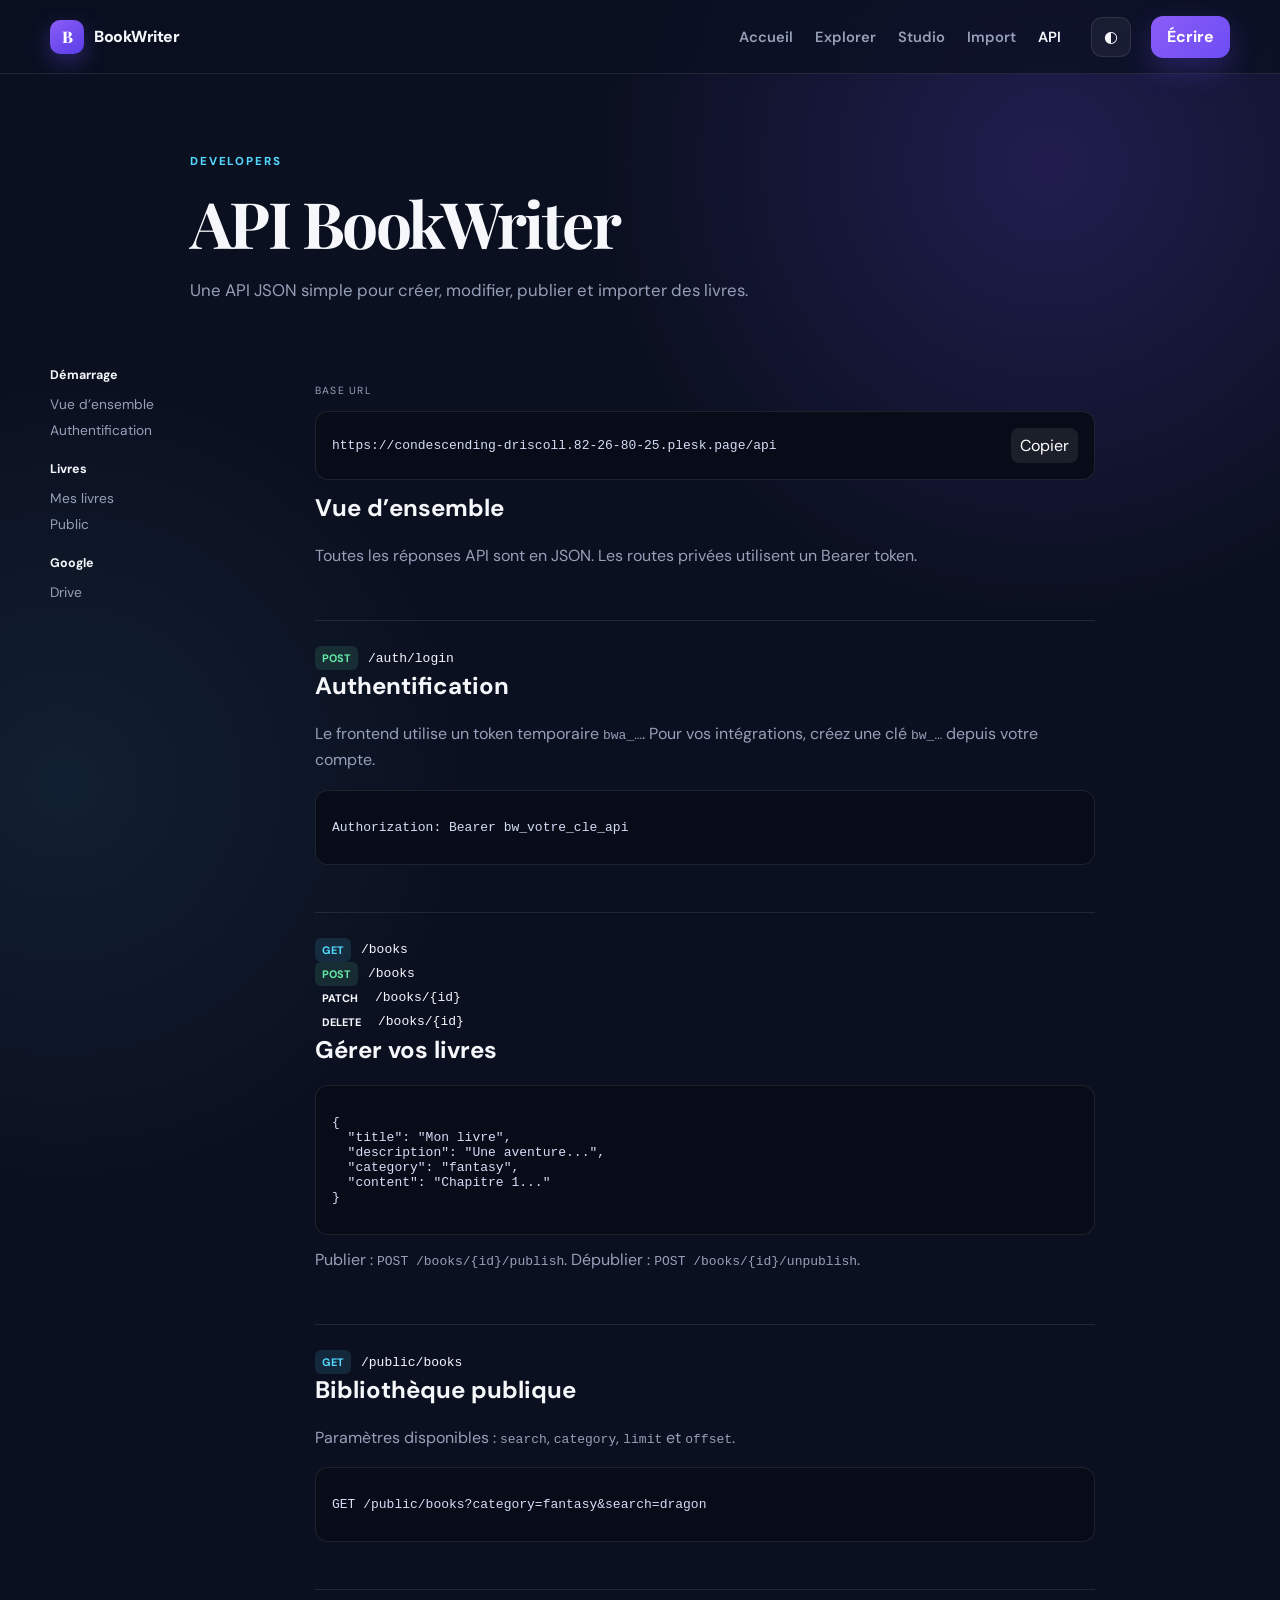
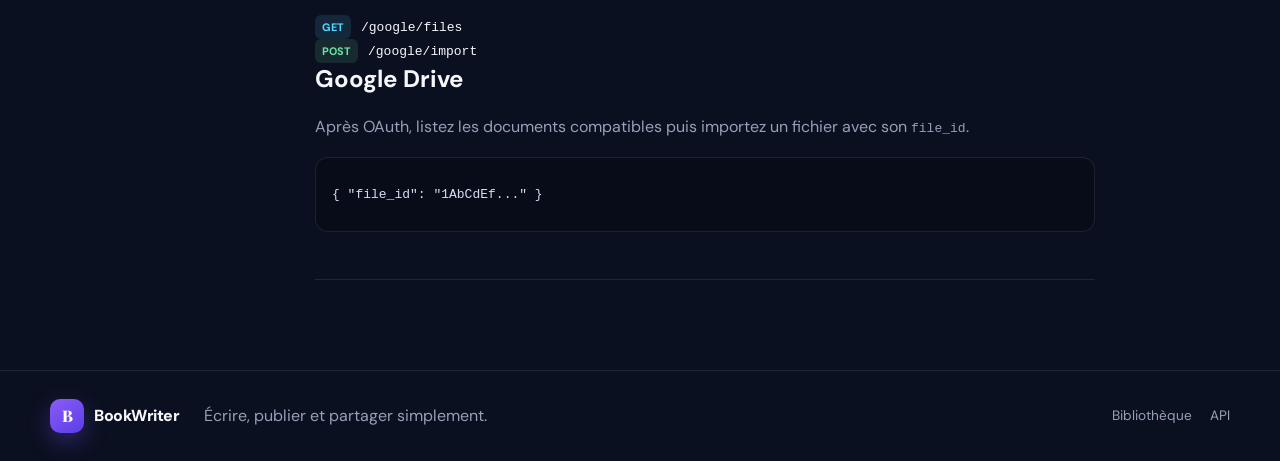
==== developers.html @ 9173126e "Add developer API documentation page" ====
<!doctype html>
<html lang="fr"><head><meta charset="utf-8"><meta name="viewport" content="width=device-width,initial-scale=1"><meta name="theme-color" content="#090b12"><meta name="description" content="Documentation de l’API BookWriter."><title>API développeur — BookWriter</title><link rel="stylesheet" href="assets/style.css"></head>
<body data-page="developers"><header class="topbar"><a class="brand" href="index.html"><span class="brand-mark">B</span><span>BookWriter</span></a><nav class="nav" id="main-nav"><a href="index.html">Accueil</a><a href="explore.html">Explorer</a><a href="studio.html">Studio</a><a href="import.html">Import</a><a href="developers.html" class="active">API</a></nav><div class="top-actions"><button class="icon-button" id="theme-toggle">◐</button><span class="auth-state"></span><a class="button button-primary" href="studio.html">Écrire</a><button class="mobile-menu" id="mobile-menu">☰</button></div></header>
<main><section class="page-hero shell compact"><span class="section-kicker">DEVELOPERS</span><h1>API BookWriter</h1><p>Une API JSON simple pour créer, modifier, publier et importer des livres.</p></section><section class="shell api-layout"><aside class="api-sidebar"><b>Démarrage</b><a href="#overview">Vue d’ensemble</a><a href="#auth">Authentification</a><b>Livres</b><a href="#books">Mes livres</a><a href="#public">Public</a><b>Google</b><a href="#drive">Drive</a></aside><article class="api-docs">
<section id="overview"><span class="doc-label">BASE URL</span><div class="code-box single"><code>https://condescending-driscoll.82-26-80-25.plesk.page/api</code><button data-copy="https://condescending-driscoll.82-26-80-25.plesk.page/api">Copier</button></div><h2>Vue d’ensemble</h2><p>Toutes les réponses API sont en JSON. Les routes privées utilisent un Bearer token.</p></section>
<section id="auth"><div class="endpoint"><span class="method post">POST</span><code>/auth/login</code></div><h2>Authentification</h2><p>Le frontend utilise un token temporaire <code>bwa_…</code>. Pour vos intégrations, créez une clé <code>bw_…</code> depuis votre compte.</p><div class="code-box"><pre><code>Authorization: Bearer bw_votre_cle_api</code></pre></div></section>
<section id="books"><div class="endpoint"><span class="method get">GET</span><code>/books</code></div><div class="endpoint"><span class="method post">POST</span><code>/books</code></div><div class="endpoint"><span class="method patch">PATCH</span><code>/books/{id}</code></div><div class="endpoint"><span class="method delete">DELETE</span><code>/books/{id}</code></div><h2>Gérer vos livres</h2><div class="code-box"><pre><code>{
  "title": "Mon livre",
  "description": "Une aventure...",
  "category": "fantasy",
  "content": "Chapitre 1..."
}</code></pre></div><p>Publier : <code>POST /books/{id}/publish</code>. Dépublier : <code>POST /books/{id}/unpublish</code>.</p></section>
<section id="public"><div class="endpoint"><span class="method get">GET</span><code>/public/books</code></div><h2>Bibliothèque publique</h2><p>Paramètres disponibles : <code>search</code>, <code>category</code>, <code>limit</code> et <code>offset</code>.</p><div class="code-box"><pre><code>GET /public/books?category=fantasy&amp;search=dragon</code></pre></div></section>
<section id="drive"><div class="endpoint"><span class="method get">GET</span><code>/google/files</code></div><div class="endpoint"><span class="method post">POST</span><code>/google/import</code></div><h2>Google Drive</h2><p>Après OAuth, listez les documents compatibles puis importez un fichier avec son <code>file_id</code>.</p><div class="code-box"><pre><code>{ "file_id": "1AbCdEf..." }</code></pre></div></section>
</article></section></main><footer class="footer"><div class="shell footer-inner"><a class="brand" href="index.html"><span class="brand-mark">B</span><span>BookWriter</span></a><p>Écrire, publier et partager simplement.</p><div><a href="explore.html">Bibliothèque</a><a href="developers.html">API</a></div></div></footer><div id="toast-stack" class="toast-stack"></div><script src="assets/config.js"></script><script src="assets/app.js"></script></body></html>
---- assets/style.css ----
@import url('https://fonts.googleapis.com/css2?family=DM+Sans:wght@400;500;600;700&family=Playfair+Display:ital,wght@0,600;0,700;1,600&display=swap');

:root{--bg:#0b1020;--bg-2:#11182d;--panel:#151d34;--panel-2:#1a2440;--text:#f6f7fb;--muted:#96a0b8;--line:rgba(255,255,255,.09);--violet:#8b5cf6;--violet-2:#6d4df5;--cyan:#54d7ff;--green:#64e6a6;--danger:#ff6b7a;--shadow:0 30px 80px rgba(0,0,0,.35);--radius:24px;--shell:1180px}
*{box-sizing:border-box}html{scroll-behavior:smooth}body{margin:0;background:radial-gradient(circle at 82% 8%,rgba(109,77,245,.22),transparent 28rem),radial-gradient(circle at 5% 38%,rgba(84,215,255,.08),transparent 25rem),var(--bg);color:var(--text);font-family:'DM Sans',system-ui,sans-serif;min-height:100vh}body.light{--bg:#f5f3fb;--bg-2:#ece9f6;--panel:#fff;--panel-2:#f9f7ff;--text:#171627;--muted:#6f6b82;--line:rgba(25,20,45,.10);--shadow:0 30px 80px rgba(66,45,115,.13)}a{color:inherit;text-decoration:none}button,input,textarea,select{font:inherit}.hidden{display:none!important}.shell{width:min(var(--shell),calc(100% - 36px));margin-inline:auto}.noise{position:fixed;inset:0;pointer-events:none;opacity:.025;z-index:999;background-image:url("data:image/svg+xml,%3Csvg viewBox='0 0 180 180' xmlns='http://www.w3.org/2000/svg'%3E%3Cfilter id='n'%3E%3CfeTurbulence type='fractalNoise' baseFrequency='.9' numOctaves='4' stitchTiles='stitch'/%3E%3C/filter%3E%3Crect width='100%25' height='100%25' filter='url(%23n)' opacity='.7'/%3E%3C/svg%3E")}.topbar{height:74px;position:sticky;top:0;z-index:50;display:flex;align-items:center;gap:30px;padding:0 max(18px,calc((100vw - var(--shell))/2));background:rgba(11,16,32,.72);border-bottom:1px solid var(--line);backdrop-filter:blur(18px)}body.light .topbar{background:rgba(245,243,251,.84)}.brand{display:inline-flex;align-items:center;gap:10px;font-weight:800;letter-spacing:-.03em}.brand-mark{width:34px;height:34px;border-radius:10px;display:grid;place-items:center;background:linear-gradient(145deg,var(--violet),#5a3ee8);box-shadow:0 8px 22px rgba(109,77,245,.35);font-family:'Playfair Display',serif;color:#fff}.nav{display:flex;align-items:center;gap:22px;margin-left:auto}.nav a{font-size:.92rem;color:var(--muted);font-weight:600;transition:.2s}.nav a:hover,.nav a.active{color:var(--text)}.top-actions{display:flex;align-items:center;gap:10px}.button,.icon-button,.mobile-menu,.square-button{border:0;cursor:pointer;color:inherit}.button{min-height:42px;padding:0 16px;border-radius:12px;font-weight:700;display:inline-flex;align-items:center;justify-content:center;gap:8px;transition:.18s}.button:hover{transform:translateY(-1px)}.button-primary{background:linear-gradient(135deg,var(--violet),var(--violet-2));color:#fff;box-shadow:0 12px 28px rgba(109,77,245,.28)}.button-ghost{background:transparent;border:1px solid var(--line)}.button-soft{background:rgba(139,92,246,.12);border:1px solid rgba(139,92,246,.24)}.button-light{background:#fff;color:#151328}.button-large{min-height:50px;padding:0 22px;border-radius:14px}.button.small{min-height:36px;padding:0 12px;font-size:.84rem}.button.full{width:100%}.icon-button,.mobile-menu,.square-button{width:40px;height:40px;border-radius:11px;background:rgba(255,255,255,.05);border:1px solid var(--line)}.mobile-menu{display:none}.page{display:none;min-height:calc(100vh - 74px)}.page.active{display:block}.hero{display:grid;grid-template-columns:1.02fr .98fr;gap:65px;align-items:center;min-height:700px;padding:70px 0 45px}.eyebrow,.section-kicker{font-size:.72rem;font-weight:800;letter-spacing:.16em;color:var(--cyan)}.eyebrow{display:flex;align-items:center;gap:9px}.eyebrow span{width:24px;height:2px;background:var(--cyan)}h1,h2,h3,p{margin-top:0}.hero h1,.page-hero h1,.section-heading h2,.cta h2,.editor-empty h2,.reader-content h1,.auth-modal h2{font-family:'Playfair Display',serif;letter-spacing:-.04em}.hero h1{font-size:clamp(4rem,7.3vw,7.3rem);line-height:.88;margin:14px 0 25px}.hero h1 em{font-weight:600;color:#a88cff}.hero-subtitle{font-size:1.12rem;line-height:1.75;color:var(--muted);max-width:620px}.hero-buttons{display:flex;gap:12px;margin:28px 0}.trust-row{display:flex;gap:28px;padding-top:20px;border-top:1px solid var(--line);max-width:580px}.trust-row div{display:grid}.trust-row strong{font-size:1.2rem}.trust-row span{font-size:.78rem;color:var(--muted)}.hero-visual{position:relative;min-height:520px;display:grid;place-items:center}.editor-preview{width:min(570px,100%);background:linear-gradient(180deg,#171f37,#10172a);border:1px solid var(--line);border-radius:22px;box-shadow:var(--shadow);overflow:hidden;transform:perspective(900px) rotateY(-5deg) rotateX(2deg)}body.light .editor-preview{background:linear-gradient(180deg,#fff,#f2effa)}.preview-top{height:48px;border-bottom:1px solid var(--line);display:flex;align-items:center;padding:0 16px;gap:14px;color:var(--muted);font-size:.76rem}.preview-dots{display:flex;gap:5px;margin-right:auto}.preview-dots i{width:8px;height:8px;background:#3a4258;border-radius:50%}.saved{color:var(--green)}.preview-body{display:grid;grid-template-columns:145px 1fr;min-height:350px}.preview-body aside{padding:24px 16px;border-right:1px solid var(--line);display:flex;flex-direction:column;gap:13px;font-size:.76rem;color:var(--muted)}.preview-body aside b{color:var(--text);margin-bottom:8px}.preview-body aside .selected{color:var(--text);background:rgba(139,92,246,.14);padding:8px;border-radius:8px}.preview-body article{padding:42px 34px}.preview-body article h3{font-family:'Playfair Display',serif;font-size:1.8rem;margin:8px 0 20px}.preview-body article p{color:var(--muted);font-family:Georgia,serif;line-height:1.8;font-size:.88rem}.chapter-label{font-size:.6rem;color:var(--violet);letter-spacing:.16em;font-weight:800}.fake-caret{height:18px;width:1px;background:var(--violet);animation:blink 1s infinite}@keyframes blink{50%{opacity:0}}.floating-card{position:absolute;background:rgba(23,31,55,.9);border:1px solid var(--line);box-shadow:var(--shadow);border-radius:14px;padding:11px 14px;display:flex;align-items:center;gap:9px;font-size:.74rem;backdrop-filter:blur(10px)}body.light .floating-card{background:rgba(255,255,255,.9)}.card-one{left:-8px;top:55px}.card-two{right:-4px;bottom:65px}.mini-dot{width:9px;height:9px;border-radius:50%}.mini-dot.violet{background:var(--violet)}.round-icon{width:28px;height:28px;border-radius:50%;background:rgba(100,230,166,.12);color:var(--green);display:grid;place-items:center}.card-two div{display:grid}.card-two small{color:var(--muted)}.feature-strip{display:flex;align-items:center;justify-content:center;gap:22px;color:var(--muted);font-size:.82rem;border-block:1px solid var(--line);padding:17px 0}.feature-strip i{width:4px;height:4px;border-radius:50%;background:var(--violet)}.section{padding:90px 0}.section.no-top{padding-top:25px}.section-heading{margin-bottom:35px}.section-heading h2{font-size:clamp(2.4rem,4vw,4.5rem);line-height:1.02;margin:10px 0}.split-heading{display:flex;justify-content:space-between;align-items:end}.centered{text-align:center}.centered p{color:var(--muted);max-width:600px;margin:14px auto}.text-link{color:#b9a7ff;font-weight:700}.book-grid{display:grid;grid-template-columns:repeat(3,1fr);gap:18px}.book-grid.large{grid-template-columns:repeat(4,1fr)}.book-card{min-height:320px;position:relative;border:1px solid var(--line);border-radius:20px;overflow:hidden;background:var(--panel);cursor:pointer;transition:.2s;display:flex;flex-direction:column}.book-card:hover{transform:translateY(-4px);border-color:rgba(139,92,246,.4)}.book-cover-art{height:185px;background:linear-gradient(145deg,#251e48,#6d4df5);display:flex;align-items:end;padding:18px;position:relative;background-size:cover;background-position:center}.book-cover-art::after{content:'';position:absolute;inset:0;background:linear-gradient(transparent,rgba(0,0,0,.4))}.book-cover-art span{position:relative;z-index:2;font-family:'Playfair Display',serif;font-size:2rem}.book-info{padding:17px;display:grid;gap:7px}.book-info h3{margin:0;font-family:'Playfair Display',serif;font-size:1.2rem}.book-info p{margin:0;color:var(--muted);font-size:.82rem;line-height:1.45}.book-meta{display:flex;justify-content:space-between;color:var(--muted);font-size:.72rem}.steps{display:grid;grid-template-columns:repeat(3,1fr);gap:20px}.steps article{border:1px solid var(--line);border-radius:20px;padding:28px;background:linear-gradient(180deg,rgba(255,255,255,.03),transparent)}.steps article>span{font-size:.7rem;color:var(--muted)}.step-icon{font-size:2rem;margin:28px 0}.steps h3{font-size:1.3rem}.steps p{color:var(--muted);line-height:1.6}.cta{margin-bottom:90px;border-radius:28px;padding:58px;background:linear-gradient(135deg,#6541e7,#3b2c91);display:flex;align-items:end;justify-content:space-between;gap:25px}.cta h2{font-size:clamp(2.5rem,5vw,5rem);line-height:.98;margin:10px 0 0}.page-hero{padding:75px 0 35px}.page-hero.compact{max-width:900px}.page-hero h1{font-size:clamp(3rem,5vw,5rem);margin:10px 0 14px}.page-hero p{color:var(--muted);font-size:1.05rem}.explore-toolbar{display:flex;justify-content:space-between;gap:20px;align-items:center}.search-box{height:46px;min-width:320px;display:flex;align-items:center;gap:9px;background:var(--panel);border:1px solid var(--line);border-radius:13px;padding:0 14px}.search-box input{border:0;outline:0;background:transparent;color:var(--text);width:100%}.filter-chips{display:flex;gap:8px;flex-wrap:wrap}.filter-chips button{border:1px solid var(--line);background:transparent;color:var(--muted);border-radius:999px;padding:9px 13px;cursor:pointer}.filter-chips button.active{background:rgba(139,92,246,.16);color:#c9b9ff;border-color:rgba(139,92,246,.35)}.empty-state{text-align:center;border:1px dashed var(--line);border-radius:20px;padding:55px;color:var(--muted)}.empty-state div{font-size:2rem}.studio-layout{display:grid;grid-template-columns:330px 1fr;min-height:calc(100vh - 74px)}.studio-sidebar{padding:26px;border-right:1px solid var(--line);background:rgba(10,15,28,.58)}body.light .studio-sidebar{background:rgba(240,237,247,.7)}.studio-sidebar-head{display:flex;justify-content:space-between;align-items:center}.studio-sidebar-head h2{margin:7px 0;font-size:1.45rem}.studio-stats{display:grid;grid-template-columns:1fr 1fr;gap:9px;margin:20px 0}.studio-stats div{padding:13px;border:1px solid var(--line);border-radius:12px;background:var(--panel);display:grid}.studio-stats strong{font-size:1.3rem}.studio-stats span{font-size:.72rem;color:var(--muted)}.book-list{display:grid;gap:8px;max-height:52vh;overflow:auto}.studio-book-item{border:1px solid var(--line);border-radius:12px;padding:12px;cursor:pointer;background:transparent}.studio-book-item.active{background:rgba(139,92,246,.12);border-color:rgba(139,92,246,.32)}.studio-book-item strong{display:block;font-size:.9rem}.studio-book-item span{font-size:.72rem;color:var(--muted)}.studio-import-mini{margin-top:22px;padding:13px;border:1px solid var(--line);border-radius:13px;display:grid;grid-template-columns:auto 1fr;gap:8px}.studio-import-mini div{display:grid}.studio-import-mini small{color:var(--muted)}.studio-import-mini a{grid-column:2;color:#b9a7ff;font-size:.8rem;font-weight:700}.studio-editor{min-width:0}.editor-empty{min-height:calc(100vh - 74px);display:grid;place-items:center;align-content:center;text-align:center;padding:40px}.editor-empty p{color:var(--muted);max-width:470px}.empty-orbit{width:70px;height:70px;border-radius:50%;border:1px solid rgba(139,92,246,.35);display:grid;place-items:center;margin-bottom:20px;box-shadow:0 0 40px rgba(139,92,246,.16)}.editor-toolbar{height:62px;display:flex;justify-content:space-between;align-items:center;padding:0 24px;border-bottom:1px solid var(--line)}.editor-actions{display:flex;align-items:center;gap:8px}.status-pill{font-size:.75rem;border:1px solid var(--line);border-radius:999px;padding:7px 10px;display:flex;align-items:center;gap:7px}.status-pill span{width:7px;height:7px;background:#f2bb57;border-radius:50%}.status-pill.published span{background:var(--green)}.save-indicator{font-size:.72rem;color:var(--muted);margin-right:8px}.editor-sheet{width:min(850px,calc(100% - 44px));margin:42px auto;padding:45px;background:var(--panel);border:1px solid var(--line);border-radius:20px;box-shadow:var(--shadow)}.title-input,.description-input,.content-editor{width:100%;border:0;outline:0;background:transparent;color:var(--text)}.title-input{font-family:'Playfair Display',serif;font-size:3rem;font-weight:700;letter-spacing:-.04em}.description-input{font-size:1rem;color:var(--muted);resize:none;margin:13px 0}.editor-meta{display:flex;align-items:center;gap:15px;padding:12px 0;border-block:1px solid var(--line);font-size:.75rem;color:var(--muted)}.editor-meta select{background:var(--panel-2);border:1px solid var(--line);color:var(--text);border-radius:8px;padding:6px 8px}.content-editor{min-height:55vh;resize:vertical;margin-top:24px;font-family:Georgia,serif;font-size:1.08rem;line-height:1.9}.integration-grid{display:grid;grid-template-columns:1.2fr .8fr;gap:20px;padding-bottom:25px}.integration-card{border:1px solid var(--line);border-radius:22px;padding:27px;background:var(--panel);display:grid;gap:18px}.featured-integration{grid-template-columns:auto 1fr auto;align-items:center}.integration-icon{width:64px;height:64px;border-radius:17px;background:var(--panel-2);display:grid;place-items:center;font-weight:800}.integration-copy p{color:var(--muted);line-height:1.6}.integration-copy ul{display:flex;gap:8px;flex-wrap:wrap;padding:0;list-style:none}.integration-copy li{font-size:.72rem;border:1px solid var(--line);border-radius:999px;padding:6px 9px;color:var(--muted)}.status-badge{font-size:.65rem;font-weight:800;border-radius:999px;padding:5px 8px}.status-badge.soon{background:rgba(242,187,87,.12);color:#f2bb57}.status-badge.ready{background:rgba(100,230,166,.12);color:var(--green)}.info-banner{display:flex;gap:14px;padding:17px 20px;border:1px solid rgba(84,215,255,.2);background:rgba(84,215,255,.06);border-radius:14px;color:var(--muted)}.info-banner>span{color:var(--cyan);font-weight:800}.info-banner p{margin:3px 0}.api-layout{display:grid;grid-template-columns:220px 1fr;gap:45px;padding-bottom:90px}.api-sidebar{position:sticky;top:95px;height:max-content;display:flex;flex-direction:column;gap:8px}.api-sidebar b{margin:14px 0 4px;font-size:.78rem}.api-sidebar a{color:var(--muted);font-size:.86rem}.api-docs{max-width:780px}.api-docs section{padding:25px 0 35px;border-bottom:1px solid var(--line)}.api-docs p{color:var(--muted);line-height:1.65}.doc-label{font-size:.65rem;color:var(--muted);letter-spacing:.12em}.code-box{border:1px solid var(--line);border-radius:13px;background:#080c18;padding:16px;margin:12px 0;color:#d5dcf6;overflow:auto}.code-box.single{display:flex;justify-content:space-between;align-items:center}.code-box button{border:0;background:rgba(255,255,255,.08);color:#fff;border-radius:8px;padding:7px 9px;cursor:pointer}.endpoint{display:flex;gap:10px;align-items:center}.method{font-size:.68rem;font-weight:800;padding:5px 7px;border-radius:6px}.method.get{background:rgba(84,215,255,.12);color:var(--cyan)}.method.post{background:rgba(100,230,166,.12);color:var(--green)}.footer{border-top:1px solid var(--line);padding:28px 0}.footer-inner{display:flex;align-items:center;gap:25px}.footer-inner p{margin:0;color:var(--muted);flex:1}.footer-inner>div{display:flex;gap:18px;color:var(--muted);font-size:.85rem}.modal-backdrop{position:fixed;inset:0;background:rgba(3,6,13,.82);z-index:80;display:grid;place-items:center;padding:20px;backdrop-filter:blur(8px)}.auth-modal,.reader-modal{position:relative;background:var(--panel);border:1px solid var(--line);border-radius:22px;box-shadow:var(--shadow)}.auth-modal{width:min(430px,100%);padding:34px;text-align:center}.auth-logo{margin:0 auto 18px}.auth-modal p,.auth-modal small{color:var(--muted)}.auth-modal small{display:block;margin-top:12px}.modal-close{position:absolute;right:12px;top:12px;width:34px;height:34px;border-radius:50%;border:1px solid var(--line);background:var(--panel-2);color:var(--text);cursor:pointer;z-index:2}.reader-modal{width:min(980px,100%);max-height:90vh;overflow:auto;display:grid;grid-template-columns:320px 1fr}.reader-cover{min-height:500px;background:linear-gradient(145deg,#241b55,#6d4df5);background-size:cover;background-position:center}.reader-content{padding:50px}.reader-content h1{font-size:3rem;margin:10px 0}.reader-by,.reader-description{color:var(--muted)}.reader-text{font-family:Georgia,serif;font-size:1.06rem;line-height:1.9;white-space:pre-wrap}.toast-stack{position:fixed;right:18px;bottom:18px;z-index:120;display:grid;gap:10px}.toast{max-width:360px;padding:13px 15px;border:1px solid var(--line);border-radius:12px;background:var(--panel);box-shadow:var(--shadow);font-size:.84rem}.toast.error{border-color:rgba(255,107,122,.35)}.toast.success{border-color:rgba(100,230,166,.35)}.sr-only{position:absolute!important;width:1px;height:1px;padding:0;margin:-1px;overflow:hidden;clip:rect(0,0,0,0);white-space:nowrap;border:0}
@media(max-width:1050px){.hero{grid-template-columns:1fr;min-height:auto}.hero-visual{min-height:440px}.book-grid.large{grid-template-columns:repeat(3,1fr)}.featured-integration{grid-template-columns:auto 1fr}.featured-integration>.button{grid-column:2;width:max-content}.studio-layout{grid-template-columns:280px 1fr}.nav{gap:13px}}
@media(max-width:800px){.nav{position:absolute;top:74px;left:0;right:0;display:none;flex-direction:column;align-items:stretch;background:var(--bg-2);padding:16px 20px;border-bottom:1px solid var(--line)}.nav.open{display:flex}.mobile-menu{display:block}.top-actions>.button-ghost{display:none}.hero h1{font-size:4.3rem}.book-grid,.book-grid.large{grid-template-columns:repeat(2,1fr)}.steps,.integration-grid{grid-template-columns:1fr}.studio-layout{grid-template-columns:1fr}.studio-sidebar{border-right:0;border-bottom:1px solid var(--line)}.book-list{max-height:260px}.editor-toolbar{height:auto;padding:12px 16px;align-items:flex-start;gap:10px}.editor-actions{flex-wrap:wrap;justify-content:flex-end}.save-indicator{width:100%;text-align:right}.api-layout{grid-template-columns:1fr}.api-sidebar{position:static;display:none}.reader-modal{grid-template-columns:1fr}.reader-cover{min-height:260px}.explore-toolbar,.split-heading{align-items:flex-start;flex-direction:column}.search-box{min-width:0;width:100%}.cta{align-items:flex-start;flex-direction:column}.feature-strip{overflow:auto;justify-content:flex-start}}
@media(max-width:520px){.shell{width:min(var(--shell),calc(100% - 24px))}.topbar{padding-inline:12px;gap:10px}.top-actions>a.button-primary{display:none}.hero{padding-top:40px}.hero h1{font-size:3.4rem}.hero-buttons{flex-direction:column}.trust-row{gap:14px}.editor-preview{transform:none}.preview-body{grid-template-columns:95px 1fr}.preview-body article{padding:28px 18px}.floating-card{display:none}.book-grid,.book-grid.large{grid-template-columns:1fr}.steps{grid-template-columns:1fr}.section{padding:65px 0}.editor-sheet{width:calc(100% - 20px);padding:25px;margin:20px auto}.title-input{font-size:2.1rem}.editor-actions .button-ghost{display:none}.featured-integration{grid-template-columns:1fr}.featured-integration>.button{grid-column:1}.reader-content{padding:30px 22px}.reader-content h1{font-size:2.3rem}.footer-inner{align-items:flex-start;flex-direction:column}.auth-modal{padding:28px 22px}}
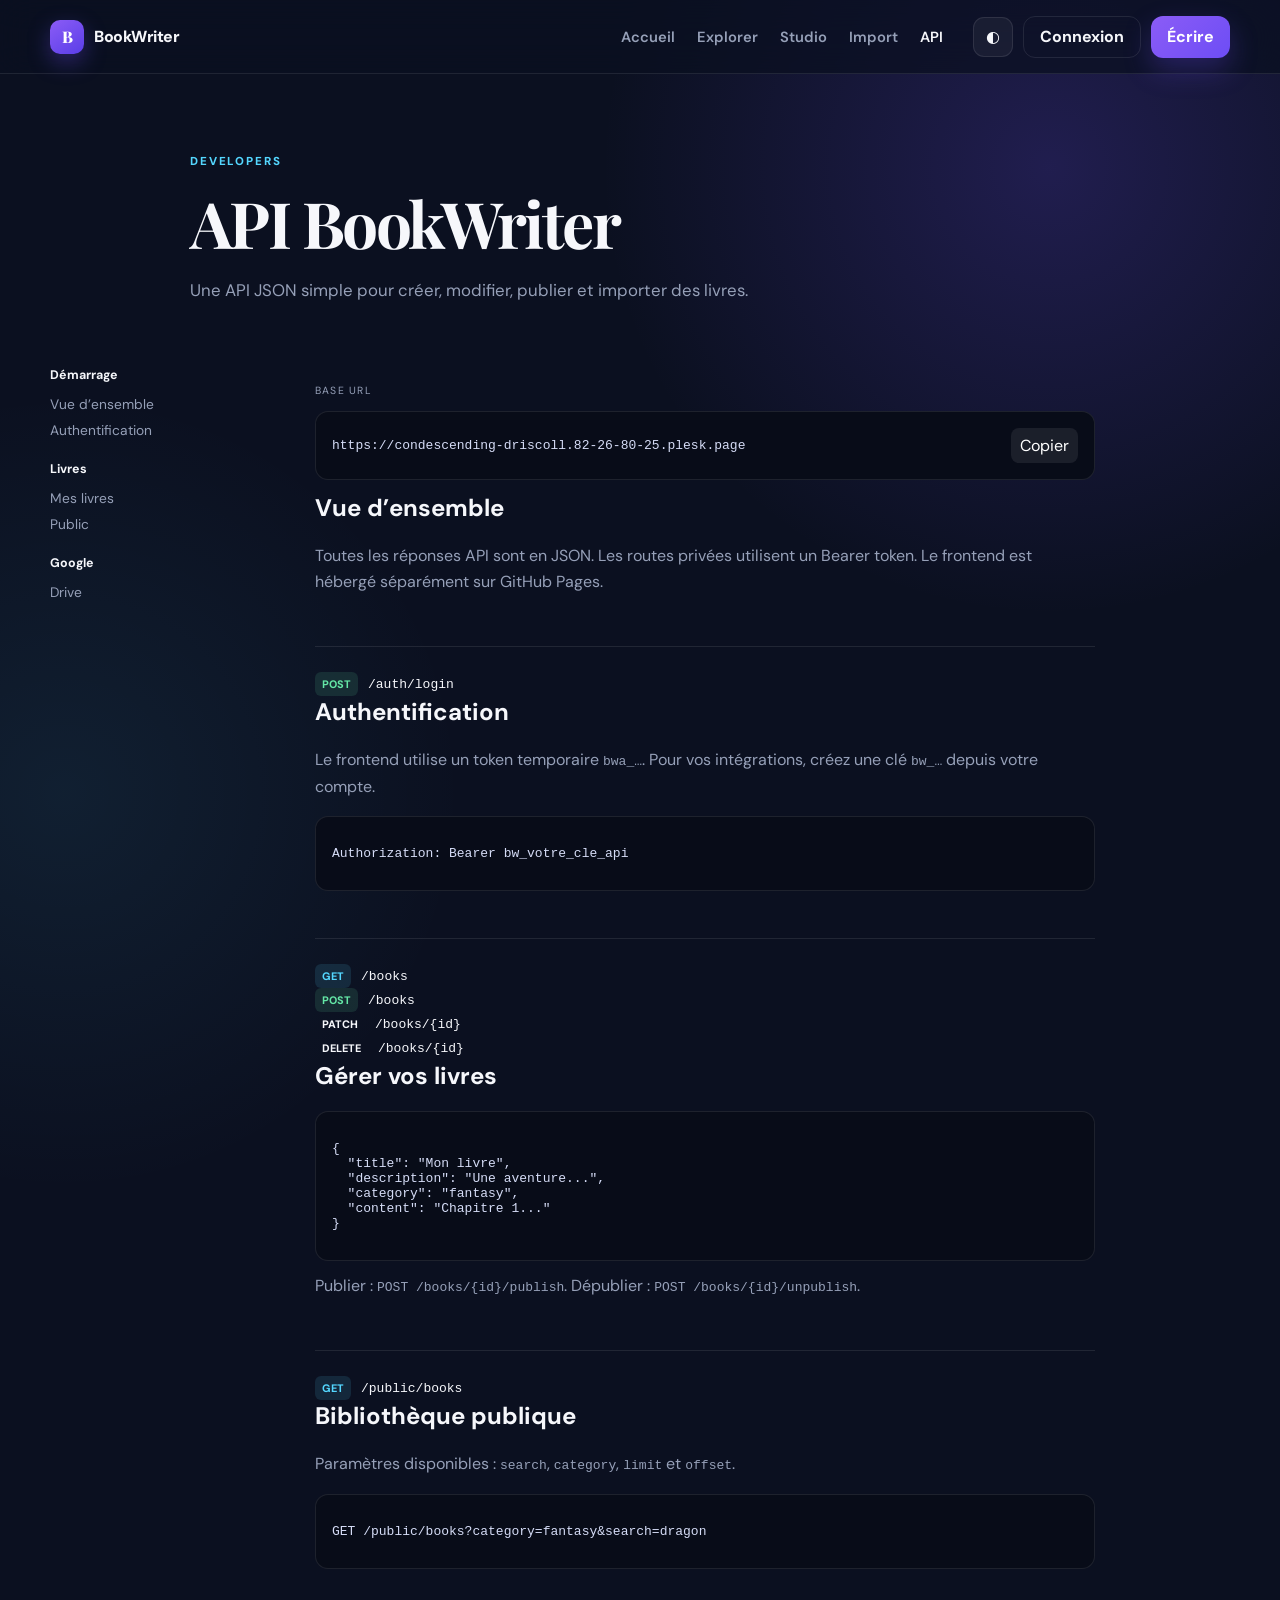
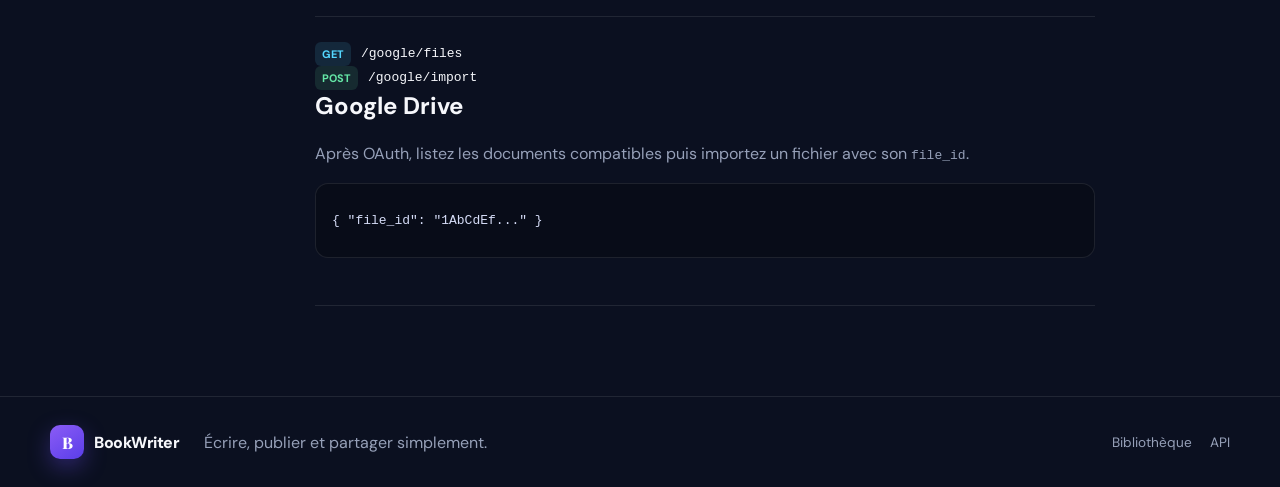
==== commit 7993a357: "Document root Plesk API base" ====
--- a/developers.html
+++ b/developers.html
@@ -2,7 +2,7 @@
 <html lang="fr"><head><meta charset="utf-8"><meta name="viewport" content="width=device-width,initial-scale=1"><meta name="theme-color" content="#090b12"><meta name="description" content="Documentation de l’API BookWriter."><title>API développeur — BookWriter</title><link rel="stylesheet" href="assets/style.css"></head>
 <body data-page="developers"><header class="topbar"><a class="brand" href="index.html"><span class="brand-mark">B</span><span>BookWriter</span></a><nav class="nav" id="main-nav"><a href="index.html">Accueil</a><a href="explore.html">Explorer</a><a href="studio.html">Studio</a><a href="import.html">Import</a><a href="developers.html" class="active">API</a></nav><div class="top-actions"><button class="icon-button" id="theme-toggle">◐</button><span class="auth-state"></span><a class="button button-primary" href="studio.html">Écrire</a><button class="mobile-menu" id="mobile-menu">☰</button></div></header>
 <main><section class="page-hero shell compact"><span class="section-kicker">DEVELOPERS</span><h1>API BookWriter</h1><p>Une API JSON simple pour créer, modifier, publier et importer des livres.</p></section><section class="shell api-layout"><aside class="api-sidebar"><b>Démarrage</b><a href="#overview">Vue d’ensemble</a><a href="#auth">Authentification</a><b>Livres</b><a href="#books">Mes livres</a><a href="#public">Public</a><b>Google</b><a href="#drive">Drive</a></aside><article class="api-docs">
-<section id="overview"><span class="doc-label">BASE URL</span><div class="code-box single"><code>https://condescending-driscoll.82-26-80-25.plesk.page/api</code><button data-copy="https://condescending-driscoll.82-26-80-25.plesk.page/api">Copier</button></div><h2>Vue d’ensemble</h2><p>Toutes les réponses API sont en JSON. Les routes privées utilisent un Bearer token.</p></section>
+<section id="overview"><span class="doc-label">BASE URL</span><div class="code-box single"><code>https://condescending-driscoll.82-26-80-25.plesk.page</code><button data-copy="https://condescending-driscoll.82-26-80-25.plesk.page">Copier</button></div><h2>Vue d’ensemble</h2><p>Toutes les réponses API sont en JSON. Les routes privées utilisent un Bearer token. Le frontend est hébergé séparément sur GitHub Pages.</p></section>
 <section id="auth"><div class="endpoint"><span class="method post">POST</span><code>/auth/login</code></div><h2>Authentification</h2><p>Le frontend utilise un token temporaire <code>bwa_…</code>. Pour vos intégrations, créez une clé <code>bw_…</code> depuis votre compte.</p><div class="code-box"><pre><code>Authorization: Bearer bw_votre_cle_api</code></pre></div></section>
 <section id="books"><div class="endpoint"><span class="method get">GET</span><code>/books</code></div><div class="endpoint"><span class="method post">POST</span><code>/books</code></div><div class="endpoint"><span class="method patch">PATCH</span><code>/books/{id}</code></div><div class="endpoint"><span class="method delete">DELETE</span><code>/books/{id}</code></div><h2>Gérer vos livres</h2><div class="code-box"><pre><code>{
   "title": "Mon livre",
